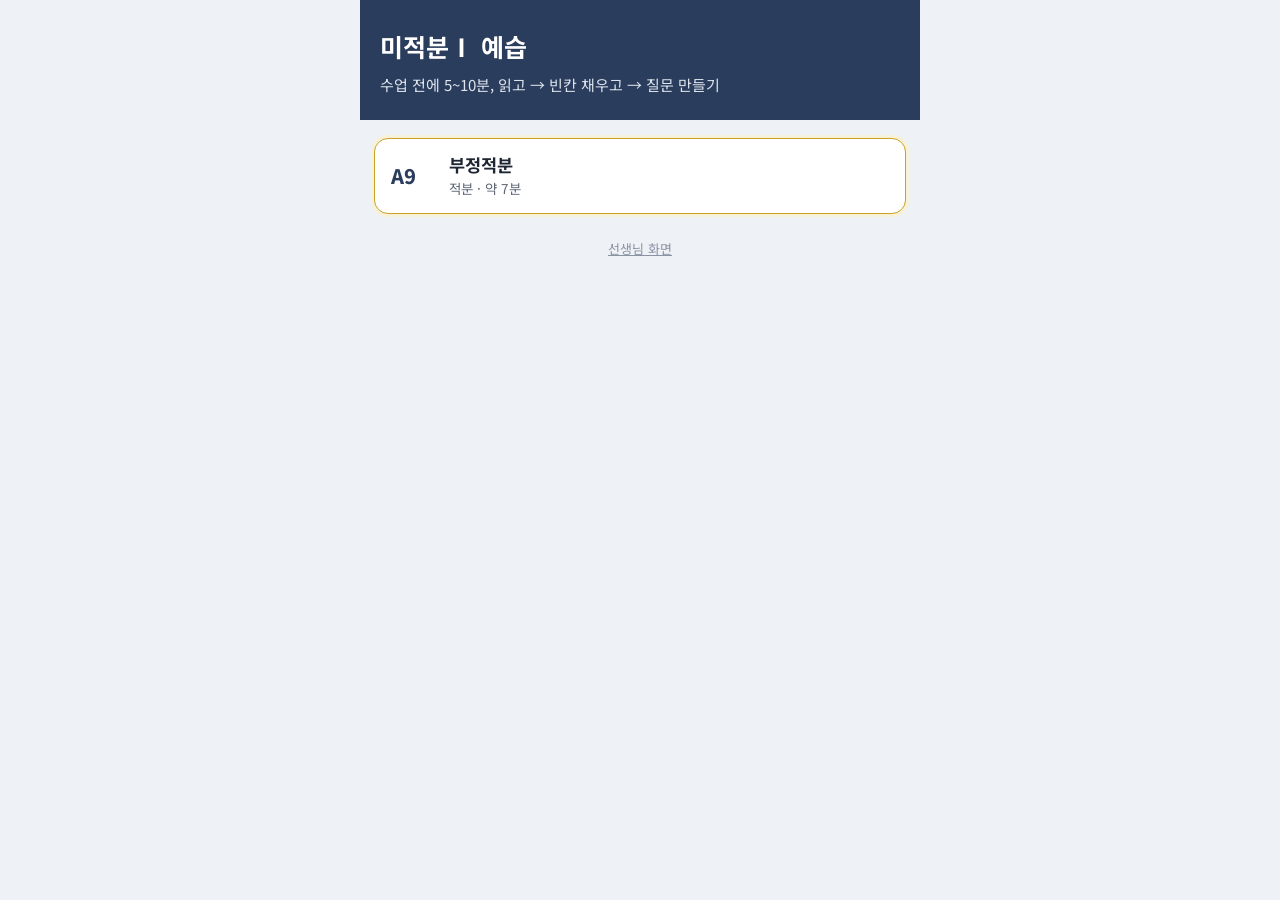
==== site/index.html @ 5ab854d8 "예습 플랫폼 첫 판: 학생 예습·조 질문 내기, 교사 화면, Apps Script, A9 부정적분 - site/: 학생 첫 화면, 교사 화면, A9 예습, 공통 화면(KaTeX 포" ====
<!DOCTYPE html>
<html lang="ko">
<head>
<meta charset="utf-8">
<meta name="viewport" content="width=device-width,initial-scale=1,viewport-fit=cover">
<title>미적분Ⅰ 예습</title>
<link rel="preconnect" href="https://fonts.googleapis.com"><link rel="preconnect" href="https://fonts.gstatic.com" crossorigin>
<link href="https://fonts.googleapis.com/css2?family=Noto+Sans+KR:wght@400;500;700;800&display=swap" rel="stylesheet">
<link rel="stylesheet" href="assets/style.css">
<script src="config.js"></script>
</head>
<body>
<div class="wrap">
  <div class="hero"><h1 id="ttl">미적분Ⅰ 예습</h1><p>수업 전에 5~10분, 읽고 → 빈칸 채우고 → 질문 만들기</p></div>
  <div id="list"><p class="guide">예습 목록을 불러오는 중…</p></div>
  <div class="foot"><a href="teacher.html">선생님 화면</a></div>
</div>
<script>
(function () {
  var C = window.YESEUP_CONFIG || {};
  document.getElementById("ttl").textContent = (C.COURSE || "미적분Ⅰ") + " 예습";
  function esc(s) { return String(s).replace(/[&<>"']/g, function (c) { return { "&": "&amp;", "<": "&lt;", ">": "&gt;", '"': "&quot;", "'": "&#39;" }[c]; }); }
  function stateOf(id) { try { return JSON.parse(localStorage.getItem("yeseup_" + id)) || {}; } catch (e) { return {}; } }
  fetch("lessons.json", { cache: "no-cache" }).then(function (r) { return r.json(); }).then(function (ls) {
    ls = ls.slice().reverse(); // 최근 차시가 위로
    document.getElementById("list").innerHTML = ls.map(function (l, i) {
      var s = stateOf(l.id), st = s.submitted ? "조 질문 냄 ✓" : (s.blanks && Object.keys(s.blanks).length ? "하는 중" : "");
      return '<a class="lesson' + (i === 0 ? " new" : "") + '" href="' + esc(l.file) + '"><span class="no">' + esc(l.id) + '</span><span><div class="t">' + esc(l.title) +
        '</div><div class="s">' + esc(l.unit || "") + " · 약 " + (l.minutes || 7) + '분</div></span><span class="st' + (s.submitted ? " on" : "") + '">' + st + "</span></a>";
    }).join("");
  }).catch(function () {
    document.getElementById("list").innerHTML = '<p class="guide">목록을 불러오지 못했어. 잠시 뒤 새로고침해 줘.</p>';
  });
})();
</script>
</body>
</html>
---- site/assets/style.css ----
/* 예습 플랫폼 — 학생 화면 공통 (휴대폰 세로 기준) */
:root{
  --navy:#2b3d5c; --gray-bg:#fafafb; --gray-line:#b9c1cd; --gold:#c8a226; --note-bg:#fffdf2;
  --band:#f7f1d8; --orange:#e7733b; --blue:#3f7ebe; --red:#e2483d; --purple:#5b2a86;
  --ok:#2e9e5b; --t-red:#d62828; --ink:#1f2633; --sub:#5d6675;
}
*{box-sizing:border-box}
[hidden]{display:none!important}
html{-webkit-text-size-adjust:100%}
body{margin:0;background:#eef1f5;color:var(--ink);
  font-family:"Noto Sans KR","Apple SD Gothic Neo","Malgun Gothic",sans-serif;font-size:17px;line-height:1.65}
.wrap{max-width:560px;margin:0 auto;padding:0 14px 60px}
button{font:inherit;color:inherit;cursor:pointer}
a{color:var(--blue)}
.katex{font-size:1.06em}

/* 머리 */
.top{background:var(--navy);color:#fff;margin:0 -14px;padding:14px 18px 12px}
.pbar{position:sticky;top:0;z-index:20;background:var(--navy);margin:0 -14px 16px;padding:0 18px 10px}
.pbar.stuck{padding-top:10px;box-shadow:0 3px 10px rgba(0,0,0,.18)}
.top .row{display:flex;align-items:center;gap:10px}
.top .back{color:#cfd8e6;text-decoration:none;font-size:14px}
.top .meta{font-size:13px;color:#cfd8e6;margin-left:auto}
.top h1{margin:4px 0 2px;font-size:22px;line-height:1.3}
.top .sub{font-size:13px;color:#dfe5ee}
.prog{display:flex;align-items:center;gap:10px;color:#fff}
.prog .track{flex:1;height:8px;background:rgba(255,255,255,.22);border-radius:6px;overflow:hidden}
.prog .bar{height:100%;width:0;background:var(--gold);transition:width .3s}
.prog span{font-size:13px;white-space:nowrap}
.tbadge{display:inline-block;background:var(--t-red);color:#fff;font-weight:700;font-size:13px;
  padding:3px 10px;border-radius:999px;margin-left:8px;vertical-align:middle}

.guide{background:#fff;border-radius:12px;padding:10px 14px;font-size:14.5px;color:var(--sub);margin-bottom:14px}
.guide b{color:var(--ink)}

/* 읽기 카드 */
.card{background:var(--gray-bg);border:1.5px solid var(--gray-line);border-radius:14px;padding:14px 16px 12px;margin-bottom:14px}
.card.done{border-color:var(--ok)}
.card-head{display:flex;align-items:center;gap:8px;flex-wrap:wrap;margin-bottom:6px}
.pill{background:var(--navy);color:#fff;font-size:12.5px;font-weight:700;padding:2px 10px;border-radius:999px}
.pill.today{background:var(--gold)}
.card h2{font-size:18.5px;margin:0;line-height:1.35}
.card .check{margin-left:auto;color:var(--ok);font-weight:700;font-size:14px;display:none}
.card.done .check{display:inline}
.card p{margin:8px 0}
.fig{background:#fff;border:1px solid #e3e7ee;border-radius:10px;margin:10px 0 4px;padding:6px}
.fig svg{display:block;width:100%;height:auto}
.fig .cap{font-size:13.5px;color:var(--sub);text-align:center;margin:2px 0 4px}

/* 빈칸 */
.blank{display:inline-flex;align-items:center;justify-content:center;min-width:64px;min-height:36px;
  padding:2px 10px;margin:0 2px;border:2px dashed var(--navy);border-radius:9px;background:#fff;
  font-weight:700;color:var(--navy);vertical-align:middle;line-height:1.3}
.blank.empty::before{content:"눌러서 채우기";font-size:12.5px;font-weight:500;color:#8a93a3}
.blank.ok{border:2px solid var(--ok);background:#eaf7ef;color:var(--ok)}
.blank.shown{border:2px solid var(--orange);background:#fff3ec;color:#b4521f}
.blank.teacher{border:2px solid var(--t-red);background:#fff;color:var(--t-red)}

.confuse{display:flex;align-items:center;gap:6px;margin:10px 0 2px auto;background:#fff;border:1.5px solid var(--orange);
  color:var(--orange);font-weight:700;font-size:14.5px;padding:7px 14px;border-radius:999px}
.confuse .qi{display:inline-flex;width:20px;height:20px;border-radius:50%;background:var(--orange);color:#fff;
  font-size:13px;align-items:center;justify-content:center}
.confuse.on{background:var(--orange);color:#fff}
.confuse.on .qi{background:#fff;color:var(--orange)}
.confuse.pulse{animation:pulse 1.2s ease-in-out 3}
@keyframes pulse{50%{box-shadow:0 0 0 6px rgba(231,115,59,.25)}}
.tnote{border:1.5px dashed #e58fb0;background:#fff4f8;color:#a3305d;border-radius:10px;padding:7px 11px;
  font-size:14px;margin-top:10px}

/* 아래에서 올라오는 빈칸 창 */
.sheet-bg{position:fixed;inset:0;background:rgba(20,28,40,.38);z-index:50;display:none}
.sheet{position:fixed;left:0;right:0;bottom:0;z-index:51;background:#fff;border-radius:18px 18px 0 0;
  padding:16px 18px calc(18px + env(safe-area-inset-bottom));max-width:560px;margin:0 auto;
  transform:translateY(105%);transition:transform .22s;box-shadow:0 -6px 24px rgba(0,0,0,.15)}
.sheet{visibility:hidden}
.sheet.open{transform:none;visibility:visible}
.sheet .ctx{background:var(--gray-bg);border-radius:10px;padding:8px 12px;font-size:15.5px;margin-bottom:12px}
.sheet .ctx .hole{display:inline-block;min-width:40px;border-bottom:3px solid var(--navy);color:var(--navy);font-weight:700;text-align:center}
.sheet input{width:100%;font:inherit;font-size:20px;padding:10px 12px;border:2px solid var(--gray-line);border-radius:10px}
.sheet input:focus{outline:none;border-color:var(--navy)}
.keys{display:flex;gap:6px;margin:8px 0 0;flex-wrap:wrap}
.keys button{min-width:48px;height:42px;border:1px solid var(--gray-line);background:var(--gray-bg);border-radius:8px;font-size:20px;font-family:'KaTeX_Main',serif}
.opts{display:flex;flex-direction:column;gap:8px}
.opts button{text-align:left;padding:11px 14px;border:2px solid var(--gray-line);border-radius:10px;background:#fff;font-size:17px}
.opts button.sel{border-color:var(--navy);background:#eef2f8}
.msg{min-height:24px;font-size:15px;margin:10px 0 4px}
.msg.bad{color:var(--red)} .msg.good{color:var(--ok);font-weight:700}
.sheet .btns{display:flex;gap:10px;margin-top:6px}
.btn{flex:1;padding:12px;border-radius:12px;border:none;font-weight:700;font-size:16.5px}
.btn.pri{background:var(--navy);color:#fff}
.btn.sec{background:#eef1f5;color:var(--sub)}
.btn.gold{background:var(--gold);color:#fff}
.btn:disabled{opacity:.45}

/* 질문 만들기 */
.qbox{background:var(--note-bg);border:1.5px solid #eadfae;border-left:7px solid var(--gold);border-radius:14px;
  padding:16px 16px 14px;margin:22px 0 14px}
.qbox h2,.send h2{margin:0 0 4px;font-size:21px}
.lead{margin:0 0 10px;font-size:15px;color:var(--sub)}
.step{font-weight:700;font-size:15px;margin:14px 0 6px;color:#7a6213}
.chips{display:flex;flex-wrap:wrap;gap:6px}
.chip{border:1.5px solid var(--orange);background:#fff;color:#b4521f;border-radius:999px;padding:5px 12px;font-size:14.5px}
.chip.sel{background:var(--orange);color:#fff}
.empty-note{font-size:14px;color:#8a93a3}
.frames{display:grid;grid-template-columns:1fr 1fr;gap:8px}
.frames button{background:#fff;border:2px solid #e2d49a;border-radius:12px;padding:10px 8px;font-size:15px;font-weight:700;line-height:1.35}
.frames button.sel{border-color:var(--gold);background:var(--band)}
textarea{width:100%;font:inherit;font-size:17px;padding:10px 12px;border:2px solid #e2d49a;border-radius:12px;
  background:#fff;resize:vertical;min-height:84px}
textarea:focus{outline:none;border-color:var(--gold)}
.mine{list-style:none;padding:0;margin:8px 0 0}
.mine li{display:flex;gap:8px;align-items:flex-start;background:#fff;border:1px solid #eadfae;border-radius:10px;
  padding:8px 10px;margin-bottom:6px;font-size:16px}
.mine li .n{font-weight:700;color:var(--gold)}
.mine li .x{margin-left:auto;border:none;background:none;color:#8a93a3;font-size:14px;white-space:nowrap}
details.ex{margin-top:12px;background:#fff;border-radius:10px;padding:8px 12px;font-size:15px}
details.ex summary{font-weight:700;color:#7a6213}

/* 조 질문 내기 */
.send{background:#fff;border:1.5px solid var(--gray-line);border-radius:14px;padding:16px;margin-bottom:14px}
.groups{display:grid;grid-template-columns:repeat(3,1fr);gap:8px}
.groups button{height:48px;border:2px solid var(--gray-line);background:var(--gray-bg);border-radius:12px;font-size:17px;font-weight:700}
.groups button.sel{border-color:var(--navy);background:var(--navy);color:#fff}
.now{background:var(--gray-bg);border-radius:10px;padding:8px 12px;font-size:14.5px;margin-top:10px}
.now ol{margin:4px 0 0;padding-left:20px}
.gq{margin-top:8px}
.gq label{font-size:14px;font-weight:700;color:var(--sub)}
.gq textarea{min-height:64px;border-color:var(--gray-line)}
.send .btns{display:flex;gap:8px;margin-top:12px}
.done-box{background:#eaf7ef;border:1.5px solid var(--ok);border-radius:12px;padding:12px 14px;margin-top:12px;font-size:15.5px}
.done-box b{color:var(--ok)}
.err-box{background:#fdeceb;border:1.5px solid var(--red);border-radius:12px;padding:12px 14px;margin-top:12px;font-size:15px}
.demo{font-size:13.5px;color:#8a6d00;background:#fff7d6;border-radius:8px;padding:6px 10px;margin-top:10px}

/* 교사 보기 */
.expect{background:#fff;border:2px dashed #e58fb0;border-radius:14px;padding:14px 16px;margin:22px 0 14px}
.expect h2{margin:0 0 8px;font-size:19px;color:var(--t-red)}
.expect li{margin-bottom:8px}
.expect .ft{display:inline-block;font-size:12.5px;font-weight:700;color:#7a6213;background:var(--band);border-radius:6px;padding:0 6px;margin-right:4px}
.expect .lk{display:block;font-size:13.5px;color:#a3305d}

.toast{position:fixed;left:50%;bottom:24px;transform:translateX(-50%) translateY(140%);background:var(--ink);color:#fff;
  padding:10px 16px;border-radius:12px;font-size:15px;z-index:60;transition:transform .25s;visibility:hidden;display:flex;gap:12px;align-items:center;max-width:92vw}
.toast.show{transform:translateX(-50%);visibility:visible}
.toast button{background:var(--gold);border:none;color:#fff;font-weight:700;border-radius:8px;padding:4px 10px}

/* 첫 화면 */
.hero{background:var(--navy);color:#fff;margin:0 -14px 18px;padding:26px 20px 22px}
.hero h1{margin:0;font-size:25px}
.hero p{margin:6px 0 0;color:#dfe5ee;font-size:15px}
.lesson{display:flex;align-items:center;gap:14px;background:#fff;border:1.5px solid var(--gray-line);border-radius:14px;
  padding:14px 16px;margin-bottom:10px;text-decoration:none;color:inherit}
.lesson .no{font-weight:800;color:var(--navy);font-size:20px;min-width:44px}
.lesson .t{font-weight:700;font-size:17.5px;line-height:1.35}
.lesson .s{font-size:13.5px;color:var(--sub)}
.lesson .st{margin-left:auto;font-size:13px;font-weight:700;white-space:nowrap;color:#8a93a3}
.lesson .st.on{color:var(--ok)}
.lesson.new{border-color:var(--gold);box-shadow:0 0 0 3px var(--band)}
.foot{text-align:center;font-size:13px;color:#8a93a3;margin-top:24px}
.foot a{color:#8a93a3}
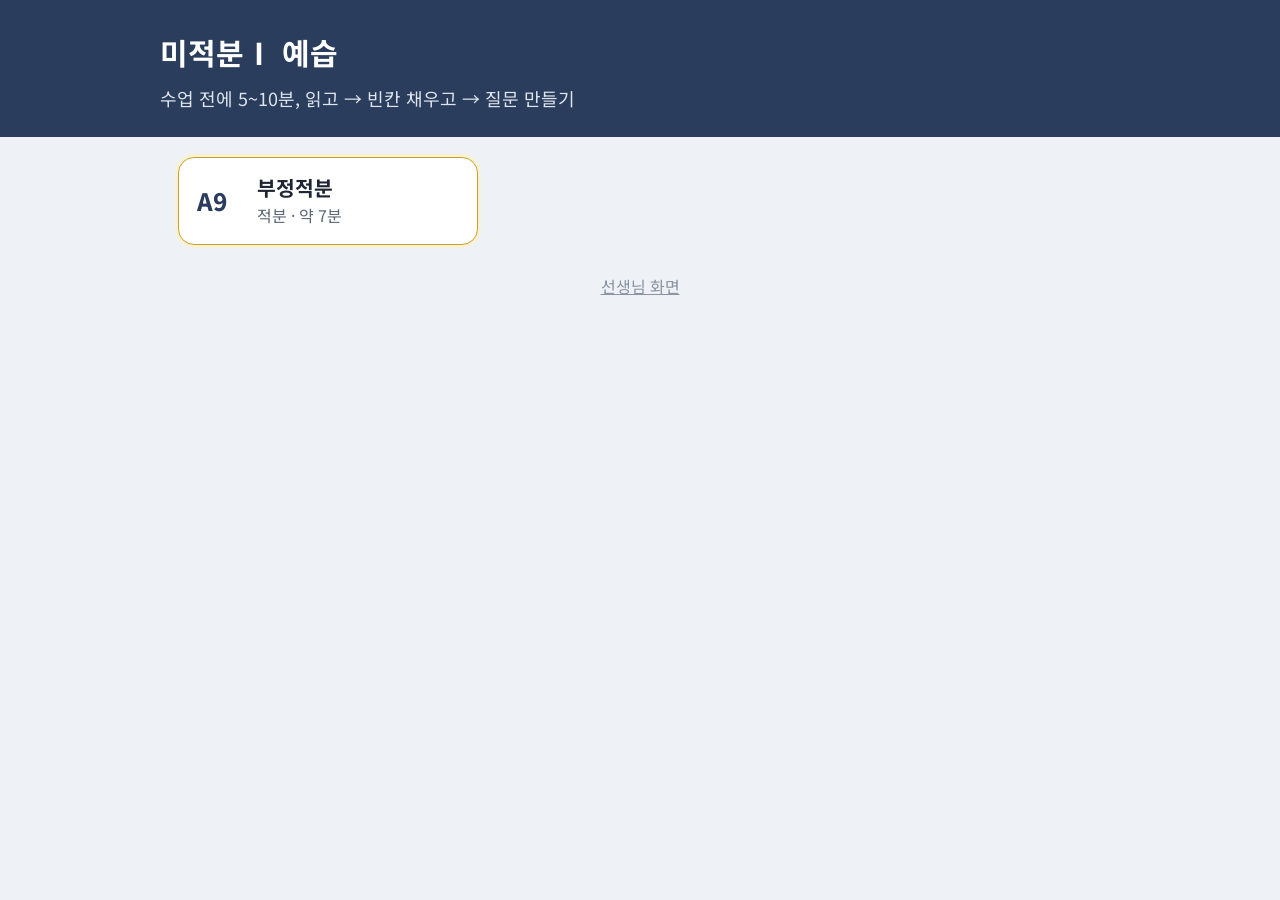
==== commit 721fe37d: "예습 화면을 넘겨 보기형으로: 태블릿·PC 최적화 - 시작 → 카드 → 질문 만들기 → 조 질문 내기를 한 장씩 넘김 (화살표 단추, 키보드 ←→, 손가락 밀기) - 위쪽 단계 단" ====
--- a/site/index.html
+++ b/site/index.html
@@ -10,8 +10,8 @@
 <script src="config.js"></script>
 </head>
 <body>
+<div class="hero"><div class="hin"><h1 id="ttl">미적분Ⅰ 예습</h1><p>수업 전에 5~10분, 읽고 → 빈칸 채우고 → 질문 만들기</p></div></div>
 <div class="wrap">
-  <div class="hero"><h1 id="ttl">미적분Ⅰ 예습</h1><p>수업 전에 5~10분, 읽고 → 빈칸 채우고 → 질문 만들기</p></div>
   <div id="list"><p class="guide">예습 목록을 불러오는 중…</p></div>
   <div class="foot"><a href="teacher.html">선생님 화면</a></div>
 </div>
--- a/site/assets/style.css
+++ b/site/assets/style.css
@@ -1,4 +1,4 @@
-/* 예습 플랫폼 — 학생 화면 공통 (휴대폰 세로 기준) */
+/* 예습 플랫폼 — 학생 화면 (태블릿·PC 우선, 휴대폰도 됨) */
 :root{
   --navy:#2b3d5c; --gray-bg:#fafafb; --gray-line:#b9c1cd; --gold:#c8a226; --note-bg:#fffdf2;
   --band:#f7f1d8; --orange:#e7733b; --blue:#3f7ebe; --red:#e2483d; --purple:#5b2a86;
@@ -6,155 +6,196 @@
 }
 *{box-sizing:border-box}
 [hidden]{display:none!important}
-html{-webkit-text-size-adjust:100%}
+html{-webkit-text-size-adjust:100%;font-size:17px}
+@media (min-width:768px){html{font-size:19px}}
+@media (min-width:1280px){html{font-size:20px}}
 body{margin:0;background:#eef1f5;color:var(--ink);
-  font-family:"Noto Sans KR","Apple SD Gothic Neo","Malgun Gothic",sans-serif;font-size:17px;line-height:1.65}
-.wrap{max-width:560px;margin:0 auto;padding:0 14px 60px}
-button{font:inherit;color:inherit;cursor:pointer}
+  font-family:"Noto Sans KR","Apple SD Gothic Neo","Malgun Gothic",sans-serif;font-size:1rem;line-height:1.65}
+button{font:inherit;color:inherit;cursor:pointer;-webkit-tap-highlight-color:transparent}
 a{color:var(--blue)}
 .katex{font-size:1.06em}
-
-/* 머리 */
-.top{background:var(--navy);color:#fff;margin:0 -14px;padding:14px 18px 12px}
-.pbar{position:sticky;top:0;z-index:20;background:var(--navy);margin:0 -14px 16px;padding:0 18px 10px}
-.pbar.stuck{padding-top:10px;box-shadow:0 3px 10px rgba(0,0,0,.18)}
-.top .row{display:flex;align-items:center;gap:10px}
-.top .back{color:#cfd8e6;text-decoration:none;font-size:14px}
-.top .meta{font-size:13px;color:#cfd8e6;margin-left:auto}
-.top h1{margin:4px 0 2px;font-size:22px;line-height:1.3}
-.top .sub{font-size:13px;color:#dfe5ee}
-.prog{display:flex;align-items:center;gap:10px;color:#fff}
-.prog .track{flex:1;height:8px;background:rgba(255,255,255,.22);border-radius:6px;overflow:hidden}
-.prog .bar{height:100%;width:0;background:var(--gold);transition:width .3s}
-.prog span{font-size:13px;white-space:nowrap}
-.tbadge{display:inline-block;background:var(--t-red);color:#fff;font-weight:700;font-size:13px;
-  padding:3px 10px;border-radius:999px;margin-left:8px;vertical-align:middle}
-
-.guide{background:#fff;border-radius:12px;padding:10px 14px;font-size:14.5px;color:var(--sub);margin-bottom:14px}
-.guide b{color:var(--ink)}
-
-/* 읽기 카드 */
-.card{background:var(--gray-bg);border:1.5px solid var(--gray-line);border-radius:14px;padding:14px 16px 12px;margin-bottom:14px}
-.card.done{border-color:var(--ok)}
-.card-head{display:flex;align-items:center;gap:8px;flex-wrap:wrap;margin-bottom:6px}
-.pill{background:var(--navy);color:#fff;font-size:12.5px;font-weight:700;padding:2px 10px;border-radius:999px}
+.lead{margin:0 0 .6rem;font-size:.9rem;color:var(--sub)}
+
+/* ── 넘겨 보기 틀 ── */
+body.slides{height:100vh;height:100dvh;overflow:hidden;display:flex;flex-direction:column}
+body.slides #app{flex:1;display:flex;flex-direction:column;min-height:0}
+.top{background:var(--navy);color:#fff;display:flex;flex-wrap:wrap;align-items:center;gap:6px 14px;padding:10px 18px}
+.top .back{color:#cfd8e6;text-decoration:none;font-size:.8rem;border:1px solid #5a6c8c;border-radius:8px;padding:3px 9px;white-space:nowrap}
+.top .ttl{display:flex;align-items:baseline;gap:10px;min-width:0}
+.top .meta{font-size:.72rem;color:#cfd8e6;white-space:nowrap}
+.top h1{margin:0;font-size:1.15rem;line-height:1.3;white-space:nowrap}
+.tbadge{display:inline-block;background:var(--t-red);color:#fff;font-weight:700;font-size:.7rem;padding:2px 10px;border-radius:999px;margin-left:8px;vertical-align:middle}
+.steps{display:flex;gap:6px;margin-left:auto;flex-wrap:wrap}
+.steps button{min-width:2.1rem;height:2.1rem;padding:0 .6rem;border-radius:999px;border:1.5px solid rgba(255,255,255,.35);background:transparent;color:#dfe5ee;font-size:.78rem;font-weight:700}
+.steps button.done{background:var(--ok);border-color:var(--ok);color:#fff}
+.steps button.cur{background:#fff;color:var(--navy);border-color:#fff;box-shadow:0 0 0 3px rgba(200,162,38,.8)}
+@media (max-width:640px){.top{padding:8px 12px}.steps{margin-left:0;width:100%}.top .meta{display:none}}
+
+.stage{flex:1;min-height:0;overflow:hidden;position:relative}
+.track{display:flex;height:100%;transition:transform .35s cubic-bezier(.3,.7,.3,1)}
+.slide{flex:0 0 100%;height:100%;overflow-y:auto;-webkit-overflow-scrolling:touch;padding:22px 22px 28px}
+.slide .inner{max-width:1040px;margin:0 auto;min-height:100%;display:flex;flex-direction:column;justify-content:center}
+@media (max-width:640px){.slide{padding:14px 12px 20px}.slide .inner{justify-content:flex-start}}
+
+.navbar{display:flex;align-items:center;gap:12px;background:#fff;border-top:1px solid #dde2ea;padding:10px 18px calc(10px + env(safe-area-inset-bottom))}
+.nbtn{border:2px solid var(--gray-line);background:#fff;border-radius:14px;padding:.55rem 1.1rem;font-weight:700;font-size:.95rem;max-width:46%;display:flex;align-items:center;gap:6px}
+.nbtn.pri{margin-left:auto;background:var(--navy);border-color:var(--navy);color:#fff}
+.nbtn .nlab{overflow:hidden;text-overflow:ellipsis;white-space:nowrap}
+.where{font-size:.8rem;color:var(--sub);margin:0 auto}
+@media (max-width:640px){.nbtn .nlab{display:none}.nbtn.pri::before{content:"다음"}}
+
+/* ── 시작 장 ── */
+.intro{max-width:720px;margin:0 auto;text-align:center}
+.intro .meta{color:var(--sub);font-size:.85rem}
+.intro h2{font-size:2rem;margin:.2rem 0 1rem;color:var(--navy)}
+.howto{list-style:none;padding:0;margin:0 0 1.4rem;display:grid;gap:10px;text-align:left;counter-reset:h}
+.howto li{background:#fff;border:1.5px solid var(--gray-line);border-radius:14px;padding:12px 16px 12px 58px;position:relative;counter-increment:h}
+.howto li::before{content:counter(h);position:absolute;left:16px;top:50%;transform:translateY(-50%);width:30px;height:30px;border-radius:50%;background:var(--gold);color:#fff;font-weight:800;display:flex;align-items:center;justify-content:center}
+.howto b{display:block}
+.howto span{font-size:.88rem;color:var(--sub)}
+@media (min-width:900px){.howto{grid-template-columns:repeat(3,1fr)}.howto li{padding:52px 14px 14px;text-align:center}.howto li::before{left:50%;top:12px;transform:translateX(-50%)}}
+.tip{font-size:.8rem;color:#8a93a3;margin-top:1rem}
+
+/* ── 읽기 카드 ── */
+.card{background:var(--gray-bg);border:1.5px solid var(--gray-line);border-radius:18px;padding:18px 22px 16px;width:100%}
+.card.done{border-color:var(--ok);box-shadow:0 0 0 3px rgba(46,158,91,.12)}
+.card-head{display:flex;align-items:center;gap:10px;flex-wrap:wrap;margin-bottom:8px}
+.pill{background:var(--navy);color:#fff;font-size:.72rem;font-weight:700;padding:3px 12px;border-radius:999px}
 .pill.today{background:var(--gold)}
-.card h2{font-size:18.5px;margin:0;line-height:1.35}
-.card .check{margin-left:auto;color:var(--ok);font-weight:700;font-size:14px;display:none}
+.card h2{font-size:1.3rem;margin:0;line-height:1.35}
+.card .check{margin-left:auto;color:var(--ok);font-weight:700;font-size:.85rem;display:none}
 .card.done .check{display:inline}
-.card p{margin:8px 0}
-.fig{background:#fff;border:1px solid #e3e7ee;border-radius:10px;margin:10px 0 4px;padding:6px}
-.fig svg{display:block;width:100%;height:auto}
-.fig .cap{font-size:13.5px;color:var(--sub);text-align:center;margin:2px 0 4px}
+.card p{margin:.55rem 0;font-size:1.05rem}
+.cbody{display:block}
+@media (min-width:900px){
+  .card.has-fig .cbody{display:grid;grid-template-columns:1.05fr 1fr;gap:26px;align-items:center}
+  .card{padding:24px 30px 22px}
+}
+.fig{background:#fff;border:1px solid #e3e7ee;border-radius:12px;margin:10px 0 4px;padding:8px}
+.fig svg{display:block;width:100%;height:auto;max-height:52vh}
+.fig .cap{font-size:.8rem;color:var(--sub);text-align:center;margin:2px 0 4px}
 
 /* 빈칸 */
-.blank{display:inline-flex;align-items:center;justify-content:center;min-width:64px;min-height:36px;
-  padding:2px 10px;margin:0 2px;border:2px dashed var(--navy);border-radius:9px;background:#fff;
+.blank{display:inline-flex;align-items:center;justify-content:center;min-width:4.2rem;min-height:2.3rem;
+  padding:2px 12px;margin:0 3px;border:2px dashed var(--navy);border-radius:10px;background:#fff;
   font-weight:700;color:var(--navy);vertical-align:middle;line-height:1.3}
-.blank.empty::before{content:"눌러서 채우기";font-size:12.5px;font-weight:500;color:#8a93a3}
+.blank.empty::before{content:"눌러서 채우기";font-size:.74rem;font-weight:500;color:#8a93a3}
 .blank.ok{border:2px solid var(--ok);background:#eaf7ef;color:var(--ok)}
 .blank.shown{border:2px solid var(--orange);background:#fff3ec;color:#b4521f}
 .blank.teacher{border:2px solid var(--t-red);background:#fff;color:var(--t-red)}
-
-.confuse{display:flex;align-items:center;gap:6px;margin:10px 0 2px auto;background:#fff;border:1.5px solid var(--orange);
-  color:var(--orange);font-weight:700;font-size:14.5px;padding:7px 14px;border-radius:999px}
-.confuse .qi{display:inline-flex;width:20px;height:20px;border-radius:50%;background:var(--orange);color:#fff;
-  font-size:13px;align-items:center;justify-content:center}
+@media (hover:hover){.blank.empty:hover{background:#eef2f8}}
+
+.confuse{display:inline-flex;align-items:center;gap:6px;margin:12px 0 2px;background:#fff;border:1.5px solid var(--orange);
+  color:var(--orange);font-weight:700;font-size:.88rem;padding:7px 16px;border-radius:999px}
+.confuse .qi{display:inline-flex;width:1.2rem;height:1.2rem;border-radius:50%;background:var(--orange);color:#fff;font-size:.78rem;align-items:center;justify-content:center}
 .confuse.on{background:var(--orange);color:#fff}
 .confuse.on .qi{background:#fff;color:var(--orange)}
 .confuse.pulse{animation:pulse 1.2s ease-in-out 3}
-@keyframes pulse{50%{box-shadow:0 0 0 6px rgba(231,115,59,.25)}}
-.tnote{border:1.5px dashed #e58fb0;background:#fff4f8;color:#a3305d;border-radius:10px;padding:7px 11px;
-  font-size:14px;margin-top:10px}
-
-/* 아래에서 올라오는 빈칸 창 */
+@keyframes pulse{50%{box-shadow:0 0 0 7px rgba(231,115,59,.25)}}
+.tnote{border:1.5px dashed #e58fb0;background:#fff4f8;color:#a3305d;border-radius:10px;padding:7px 12px;font-size:.84rem;margin-top:12px}
+
+/* 빈칸 창: 휴대폰은 아래에서, 태블릿·PC는 가운데 */
 .sheet-bg{position:fixed;inset:0;background:rgba(20,28,40,.38);z-index:50;display:none}
 .sheet{position:fixed;left:0;right:0;bottom:0;z-index:51;background:#fff;border-radius:18px 18px 0 0;
-  padding:16px 18px calc(18px + env(safe-area-inset-bottom));max-width:560px;margin:0 auto;
-  transform:translateY(105%);transition:transform .22s;box-shadow:0 -6px 24px rgba(0,0,0,.15)}
-.sheet{visibility:hidden}
+  padding:16px 18px calc(18px + env(safe-area-inset-bottom));max-width:600px;margin:0 auto;
+  transform:translateY(105%);transition:transform .22s,opacity .22s;box-shadow:0 -6px 24px rgba(0,0,0,.15);visibility:hidden}
 .sheet.open{transform:none;visibility:visible}
-.sheet .ctx{background:var(--gray-bg);border-radius:10px;padding:8px 12px;font-size:15.5px;margin-bottom:12px}
+@media (min-width:768px){
+  .sheet{left:50%;right:auto;bottom:auto;top:45%;width:min(600px,88vw);border-radius:20px;padding:22px 24px;
+    transform:translate(-50%,-46%);opacity:0;box-shadow:0 12px 40px rgba(0,0,0,.25)}
+  .sheet.open{transform:translate(-50%,-50%);opacity:1}
+}
+.sheet .ctx{background:var(--gray-bg);border-radius:10px;padding:8px 12px;font-size:.95rem;margin-bottom:12px}
 .sheet .ctx .hole{display:inline-block;min-width:40px;border-bottom:3px solid var(--navy);color:var(--navy);font-weight:700;text-align:center}
-.sheet input{width:100%;font:inherit;font-size:20px;padding:10px 12px;border:2px solid var(--gray-line);border-radius:10px}
+.sheet input{width:100%;font:inherit;font-size:1.2rem;padding:10px 12px;border:2px solid var(--gray-line);border-radius:10px}
 .sheet input:focus{outline:none;border-color:var(--navy)}
 .keys{display:flex;gap:6px;margin:8px 0 0;flex-wrap:wrap}
-.keys button{min-width:48px;height:42px;border:1px solid var(--gray-line);background:var(--gray-bg);border-radius:8px;font-size:20px;font-family:'KaTeX_Main',serif}
+.keys button{min-width:52px;height:44px;border:1px solid var(--gray-line);background:var(--gray-bg);border-radius:8px;font-size:1.15rem;font-family:'KaTeX_Main',serif}
 .opts{display:flex;flex-direction:column;gap:8px}
-.opts button{text-align:left;padding:11px 14px;border:2px solid var(--gray-line);border-radius:10px;background:#fff;font-size:17px}
+.opts button{text-align:left;padding:11px 14px;border:2px solid var(--gray-line);border-radius:10px;background:#fff;font-size:1rem}
 .opts button.sel{border-color:var(--navy);background:#eef2f8}
-.msg{min-height:24px;font-size:15px;margin:10px 0 4px}
-.msg.bad{color:var(--red)} .msg.good{color:var(--ok);font-weight:700}
-.sheet .btns{display:flex;gap:10px;margin-top:6px}
-.btn{flex:1;padding:12px;border-radius:12px;border:none;font-weight:700;font-size:16.5px}
+.msg{min-height:24px;font-size:.9rem;margin:10px 0 4px}
+.msg .bad{color:var(--red)} .msg .good{color:var(--ok);font-weight:700}
+.btns{display:flex;gap:10px;margin-top:8px}
+.btn{flex:1;padding:12px;border-radius:12px;border:none;font-weight:700;font-size:.95rem}
 .btn.pri{background:var(--navy);color:#fff}
 .btn.sec{background:#eef1f5;color:var(--sub)}
 .btn.gold{background:var(--gold);color:#fff}
+.btn.wide{width:100%;margin-top:8px}
+.btn.big{flex:none;padding:14px 40px;font-size:1.05rem;border-radius:14px}
 .btn:disabled{opacity:.45}
 
+/* 두 칸 배치 (태블릿 가로·PC) */
+.two{display:block}
+@media (min-width:900px){.two{display:grid;grid-template-columns:1fr 1fr;gap:28px;align-items:start}}
+
 /* 질문 만들기 */
-.qbox{background:var(--note-bg);border:1.5px solid #eadfae;border-left:7px solid var(--gold);border-radius:14px;
-  padding:16px 16px 14px;margin:22px 0 14px}
-.qbox h2,.send h2{margin:0 0 4px;font-size:21px}
-.lead{margin:0 0 10px;font-size:15px;color:var(--sub)}
-.step{font-weight:700;font-size:15px;margin:14px 0 6px;color:#7a6213}
+.qbox{background:var(--note-bg);border:1.5px solid #eadfae;border-left:8px solid var(--gold);border-radius:18px;padding:20px 22px 18px;width:100%}
+.qbox h2,.send h2{margin:0 0 4px;font-size:1.35rem}
+.step{font-weight:700;font-size:.9rem;margin:14px 0 6px;color:#7a6213}
+.step.navy{color:var(--navy)}
 .chips{display:flex;flex-wrap:wrap;gap:6px}
-.chip{border:1.5px solid var(--orange);background:#fff;color:#b4521f;border-radius:999px;padding:5px 12px;font-size:14.5px}
+.chip{border:1.5px solid var(--orange);background:#fff;color:#b4521f;border-radius:999px;padding:5px 14px;font-size:.88rem}
 .chip.sel{background:var(--orange);color:#fff}
-.empty-note{font-size:14px;color:#8a93a3}
+.empty-note{font-size:.84rem;color:#8a93a3}
 .frames{display:grid;grid-template-columns:1fr 1fr;gap:8px}
-.frames button{background:#fff;border:2px solid #e2d49a;border-radius:12px;padding:10px 8px;font-size:15px;font-weight:700;line-height:1.35}
+.frames button{background:#fff;border:2px solid #e2d49a;border-radius:12px;padding:12px 8px;font-size:.92rem;font-weight:700;line-height:1.35}
 .frames button.sel{border-color:var(--gold);background:var(--band)}
-textarea{width:100%;font:inherit;font-size:17px;padding:10px 12px;border:2px solid #e2d49a;border-radius:12px;
-  background:#fff;resize:vertical;min-height:84px}
+textarea{width:100%;font:inherit;font-size:1rem;padding:10px 12px;border:2px solid #e2d49a;border-radius:12px;background:#fff;resize:vertical;min-height:5.2rem}
 textarea:focus{outline:none;border-color:var(--gold)}
-.mine{list-style:none;padding:0;margin:8px 0 0}
-.mine li{display:flex;gap:8px;align-items:flex-start;background:#fff;border:1px solid #eadfae;border-radius:10px;
-  padding:8px 10px;margin-bottom:6px;font-size:16px}
+.mine{list-style:none;padding:0;margin:10px 0 0}
+.mine li{display:flex;gap:8px;align-items:flex-start;background:#fff;border:1px solid #eadfae;border-radius:10px;padding:8px 10px;margin-bottom:6px;font-size:.95rem}
 .mine li .n{font-weight:700;color:var(--gold)}
-.mine li .x{margin-left:auto;border:none;background:none;color:#8a93a3;font-size:14px;white-space:nowrap}
-details.ex{margin-top:12px;background:#fff;border-radius:10px;padding:8px 12px;font-size:15px}
+.mine li .x{margin-left:auto;border:none;background:none;color:#8a93a3;font-size:.82rem;white-space:nowrap}
+details.ex{margin-top:12px;background:#fff;border-radius:10px;padding:8px 12px;font-size:.9rem}
 details.ex summary{font-weight:700;color:#7a6213}
 
 /* 조 질문 내기 */
-.send{background:#fff;border:1.5px solid var(--gray-line);border-radius:14px;padding:16px;margin-bottom:14px}
-.groups{display:grid;grid-template-columns:repeat(3,1fr);gap:8px}
-.groups button{height:48px;border:2px solid var(--gray-line);background:var(--gray-bg);border-radius:12px;font-size:17px;font-weight:700}
+.send{background:#fff;border:1.5px solid var(--gray-line);border-radius:18px;padding:20px 22px;width:100%}
+.groups{display:grid;grid-template-columns:repeat(3,1fr);gap:10px}
+.groups button{height:3.2rem;border:2px solid var(--gray-line);background:var(--gray-bg);border-radius:12px;font-size:1.05rem;font-weight:700}
 .groups button.sel{border-color:var(--navy);background:var(--navy);color:#fff}
-.now{background:var(--gray-bg);border-radius:10px;padding:8px 12px;font-size:14.5px;margin-top:10px}
+.now{background:var(--gray-bg);border-radius:10px;padding:8px 12px;font-size:.88rem;margin-top:10px}
 .now ol{margin:4px 0 0;padding-left:20px}
 .gq{margin-top:8px}
-.gq label{font-size:14px;font-weight:700;color:var(--sub)}
-.gq textarea{min-height:64px;border-color:var(--gray-line)}
-.send .btns{display:flex;gap:8px;margin-top:12px}
-.done-box{background:#eaf7ef;border:1.5px solid var(--ok);border-radius:12px;padding:12px 14px;margin-top:12px;font-size:15.5px}
+.gq:first-child{margin-top:0}
+.gq label{font-size:.84rem;font-weight:700;color:var(--sub)}
+.gq textarea{min-height:3.8rem;border-color:var(--gray-line)}
+@media (min-width:900px){.gq textarea{min-height:2.9rem}}
+.send .btns{margin-top:12px}
+.done-box{background:#eaf7ef;border:1.5px solid var(--ok);border-radius:12px;padding:12px 14px;margin-top:12px;font-size:.95rem}
 .done-box b{color:var(--ok)}
-.err-box{background:#fdeceb;border:1.5px solid var(--red);border-radius:12px;padding:12px 14px;margin-top:12px;font-size:15px}
-.demo{font-size:13.5px;color:#8a6d00;background:#fff7d6;border-radius:8px;padding:6px 10px;margin-top:10px}
-
-/* 교사 보기 */
-.expect{background:#fff;border:2px dashed #e58fb0;border-radius:14px;padding:14px 16px;margin:22px 0 14px}
-.expect h2{margin:0 0 8px;font-size:19px;color:var(--t-red)}
-.expect li{margin-bottom:8px}
-.expect .ft{display:inline-block;font-size:12.5px;font-weight:700;color:#7a6213;background:var(--band);border-radius:6px;padding:0 6px;margin-right:4px}
-.expect .lk{display:block;font-size:13.5px;color:#a3305d}
-
-.toast{position:fixed;left:50%;bottom:24px;transform:translateX(-50%) translateY(140%);background:var(--ink);color:#fff;
-  padding:10px 16px;border-radius:12px;font-size:15px;z-index:60;transition:transform .25s;visibility:hidden;display:flex;gap:12px;align-items:center;max-width:92vw}
-.toast.show{transform:translateX(-50%);visibility:visible}
-.toast button{background:var(--gold);border:none;color:#fff;font-weight:700;border-radius:8px;padding:4px 10px}
-
-/* 첫 화면 */
-.hero{background:var(--navy);color:#fff;margin:0 -14px 18px;padding:26px 20px 22px}
-.hero h1{margin:0;font-size:25px}
-.hero p{margin:6px 0 0;color:#dfe5ee;font-size:15px}
-.lesson{display:flex;align-items:center;gap:14px;background:#fff;border:1.5px solid var(--gray-line);border-radius:14px;
-  padding:14px 16px;margin-bottom:10px;text-decoration:none;color:inherit}
-.lesson .no{font-weight:800;color:var(--navy);font-size:20px;min-width:44px}
-.lesson .t{font-weight:700;font-size:17.5px;line-height:1.35}
-.lesson .s{font-size:13.5px;color:var(--sub)}
-.lesson .st{margin-left:auto;font-size:13px;font-weight:700;white-space:nowrap;color:#8a93a3}
+.err-box{background:#fdeceb;border:1.5px solid var(--red);border-radius:12px;padding:12px 14px;margin-top:12px;font-size:.9rem}
+.demo{font-size:.8rem;color:#8a6d00;background:#fff7d6;border-radius:8px;padding:6px 10px;margin-top:10px}
+
+/* 교사 보기: 예상 질문 */
+.expect{background:#fff;border:2px dashed #e58fb0;border-radius:18px;padding:20px 24px;width:100%}
+.expect h2{margin:0 0 8px;font-size:1.3rem;color:var(--t-red)}
+.expect li{margin-bottom:10px}
+.expect .ft{display:inline-block;font-size:.75rem;font-weight:700;color:#7a6213;background:var(--band);border-radius:6px;padding:0 6px;margin-right:4px}
+.expect .lk{display:block;font-size:.82rem;color:#a3305d}
+
+.toast{position:fixed;left:50%;bottom:86px;transform:translateX(-50%) translateY(30px);opacity:0;visibility:hidden;background:var(--ink);color:#fff;
+  padding:10px 16px;border-radius:12px;font-size:.9rem;z-index:60;transition:all .25s;display:flex;gap:12px;align-items:center;max-width:92vw}
+.toast.show{transform:translateX(-50%);opacity:1;visibility:visible}
+.toast button{background:var(--gold);border:none;color:#fff;font-weight:700;border-radius:8px;padding:4px 10px;white-space:nowrap}
+
+/* ── 첫 화면 (예습 목록) ── */
+.wrap{max-width:960px;margin:0 auto;padding:0 18px 60px}
+.hero{background:var(--navy);color:#fff;margin-bottom:20px;padding:28px 18px 24px}
+.hero .hin{max-width:960px;margin:0 auto}
+.hero h1{margin:0;font-size:1.5rem}
+.hero p{margin:6px 0 0;color:#dfe5ee;font-size:.9rem}
+#list{display:grid;grid-template-columns:repeat(auto-fill,minmax(300px,1fr));gap:12px}
+.lesson{display:flex;align-items:center;gap:14px;background:#fff;border:1.5px solid var(--gray-line);border-radius:16px;
+  padding:16px 18px;text-decoration:none;color:inherit;transition:transform .15s}
+@media (hover:hover){.lesson:hover{transform:translateY(-2px);border-color:var(--navy)}}
+.lesson .no{font-weight:800;color:var(--navy);font-size:1.2rem;min-width:46px}
+.lesson .t{font-weight:700;font-size:1.02rem;line-height:1.35}
+.lesson .s{font-size:.8rem;color:var(--sub)}
+.lesson .st{margin-left:auto;font-size:.78rem;font-weight:700;white-space:nowrap;color:#8a93a3}
 .lesson .st.on{color:var(--ok)}
 .lesson.new{border-color:var(--gold);box-shadow:0 0 0 3px var(--band)}
-.foot{text-align:center;font-size:13px;color:#8a93a3;margin-top:24px}
+.foot{text-align:center;font-size:.8rem;color:#8a93a3;margin-top:28px}
 .foot a{color:#8a93a3}
+.guide{background:#fff;border-radius:12px;padding:10px 14px;color:var(--sub);font-size:.9rem}
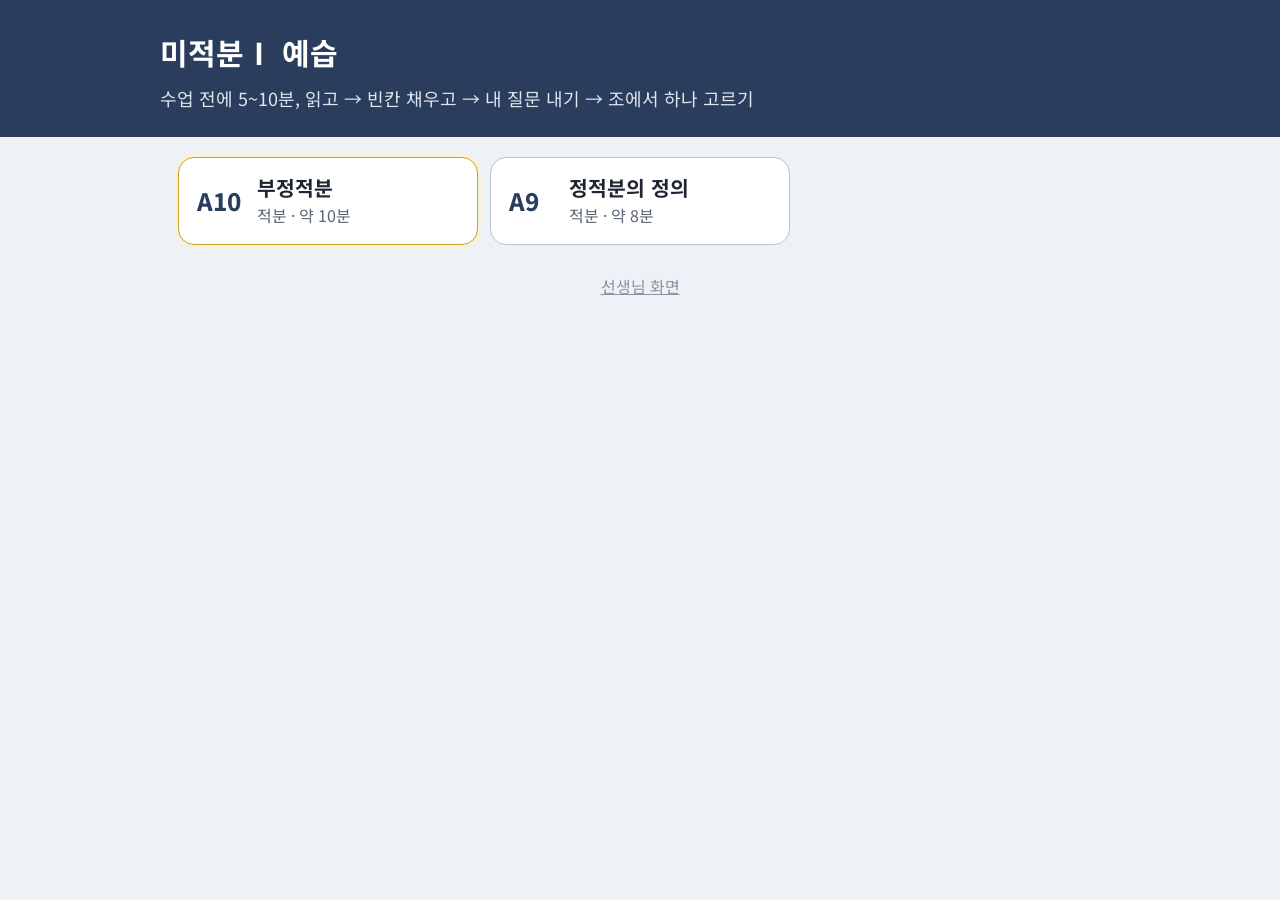
==== commit 21b01c12: "A10 예습(부정적분) 추가, 질문 화면을 개인 질문 + 조별 질문 보기로 바꿈 - lessons/A10.html: 카드 4장(곡선이 섞인 넓이 → 부정적분 → x^n → 실수배·" ====
--- a/site/index.html
+++ b/site/index.html
@@ -10,7 +10,7 @@
 <script src="config.js"></script>
 </head>
 <body>
-<div class="hero"><div class="hin"><h1 id="ttl">미적분Ⅰ 예습</h1><p>수업 전에 5~10분, 읽고 → 빈칸 채우고 → 질문 만들기</p></div></div>
+<div class="hero"><div class="hin"><h1 id="ttl">미적분Ⅰ 예습</h1><p>수업 전에 5~10분, 읽고 → 빈칸 채우고 → 내 질문 내기 → 조에서 하나 고르기</p></div></div>
 <div class="wrap">
   <div id="list"><p class="guide">예습 목록을 불러오는 중…</p></div>
   <div class="foot"><a href="teacher.html">선생님 화면</a></div>
@@ -24,7 +24,7 @@
   fetch("lessons.json", { cache: "no-cache" }).then(function (r) { return r.json(); }).then(function (ls) {
     ls = ls.slice().reverse(); // 최근 차시가 위로
     document.getElementById("list").innerHTML = ls.map(function (l, i) {
-      var s = stateOf(l.id), st = s.submitted ? "조 질문 냄 ✓" : (s.blanks && Object.keys(s.blanks).length ? "하는 중" : "");
+      var s = stateOf(l.id), st = s.submitted ? "질문 냄 ✓" : (s.blanks && Object.keys(s.blanks).length ? "하는 중" : "");
       return '<a class="lesson' + (i === 0 ? " new" : "") + '" href="' + esc(l.file) + '"><span class="no">' + esc(l.id) + '</span><span><div class="t">' + esc(l.title) +
         '</div><div class="s">' + esc(l.unit || "") + " · 약 " + (l.minutes || 7) + '분</div></span><span class="st' + (s.submitted ? " on" : "") + '">' + st + "</span></a>";
     }).join("");
--- a/site/assets/style.css
+++ b/site/assets/style.css
@@ -31,7 +31,7 @@
 .steps button.cur{background:#fff;color:var(--navy);border-color:#fff;box-shadow:0 0 0 3px rgba(200,162,38,.8)}
 @media (max-width:640px){.top{padding:8px 12px}.steps{margin-left:0;width:100%}.top .meta{display:none}}
 
-.stage{flex:1;min-height:0;overflow:hidden;position:relative}
+.stage{flex:1;min-height:0;overflow:hidden;overflow:clip;position:relative}
 .track{display:flex;height:100%;transition:transform .35s cubic-bezier(.3,.7,.3,1)}
 .slide{flex:0 0 100%;height:100%;overflow-y:auto;-webkit-overflow-scrolling:touch;padding:22px 22px 28px}
 .slide .inner{max-width:1040px;margin:0 auto;min-height:100%;display:flex;flex-direction:column;justify-content:center}
@@ -67,23 +67,65 @@
 .card.done .check{display:inline}
 .card p{margin:.55rem 0;font-size:1.05rem}
 .cbody{display:block}
+@media (min-width:900px), (min-width:700px) and (orientation:landscape){
+  .card.has-fig .cbody{display:grid;grid-template-columns:1.25fr .75fr;grid-template-rows:auto 1fr;column-gap:20px;align-items:start}
+  .card.has-fig .ctext{grid-column:1;grid-row:1 / span 2;align-self:center}
+  .card.has-fig .fig{grid-column:2;grid-row:1;margin-top:0}
+  .card.has-fig .side{grid-column:2;grid-row:2;text-align:right}
+}
+.side .confuse{margin-top:10px}
+.tnote.side{text-align:left}
 @media (min-width:900px){
-  .card.has-fig .cbody{display:grid;grid-template-columns:1.05fr 1fr;gap:26px;align-items:center}
+  .card.has-fig .cbody{grid-template-columns:1.05fr 1fr;gap:26px}
   .card{padding:24px 30px 22px}
 }
 .fig{background:#fff;border:1px solid #e3e7ee;border-radius:12px;margin:10px 0 4px;padding:8px}
-.fig svg{display:block;width:100%;height:auto;max-height:52vh}
+.fig svg{display:block;width:100%;height:auto;max-height:40vh}
 .fig .cap{font-size:.8rem;color:var(--sub);text-align:center;margin:2px 0 4px}
 
-/* 빈칸 */
-.blank{display:inline-flex;align-items:center;justify-content:center;min-width:4.2rem;min-height:2.3rem;
-  padding:2px 12px;margin:0 3px;border:2px dashed var(--navy);border-radius:10px;background:#fff;
-  font-weight:700;color:var(--navy);vertical-align:middle;line-height:1.3}
-.blank.empty::before{content:"눌러서 채우기";font-size:.74rem;font-weight:500;color:#8a93a3}
-.blank.ok{border:2px solid var(--ok);background:#eaf7ef;color:var(--ok)}
-.blank.shown{border:2px solid var(--orange);background:#fff3ec;color:#b4521f}
-.blank.teacher{border:2px solid var(--t-red);background:#fff;color:var(--t-red)}
-@media (hover:hover){.blank.empty:hover{background:#eef2f8}}
+/* 줄바꿈: 한국어는 낱말 단위로, 수식+조사·빈칸+조사는 붙여서 */
+body{word-break:keep-all;overflow-wrap:break-word}
+.card p,.qbox p,.send p,.intro p,.expect li{text-wrap:pretty}
+.card h2,.intro h2{text-wrap:balance}
+.nb{white-space:nowrap}
+
+/* 본문 구성: 설명 → 핵심 식(가운데) → 예시 상자 → 덤 */
+.formula{background:#fff;border:1.5px solid #e2d49a;border-left:6px solid var(--gold);border-radius:12px;
+  padding:.5rem 1rem;margin:.7rem 0;text-align:center}
+.formula p{margin:.3rem 0;font-size:1.1rem}
+.fcap{font-size:.8rem;color:var(--sub)}
+.card p{margin:.45rem 0}
+.exbox{position:relative;background:#fff;border:1.5px dashed var(--gray-line);border-radius:12px;padding:.85rem 1rem .5rem;margin:1rem 0 .4rem}
+.exlab{position:absolute;top:-.75rem;left:.8rem;background:var(--navy);color:#fff;font-size:.7rem;font-weight:700;border-radius:999px;padding:1px 10px}
+.exbox p{margin:.5rem 0}
+.card p.note{font-size:.85rem;color:var(--sub);margin-top:.6rem}
+
+/* 빈칸 ① 답 보기 (수식·용어): 누르면 열리고, 다시 누르면 닫힘 */
+.bk{display:inline-flex;align-items:center;flex-wrap:wrap;gap:6px;vertical-align:middle;margin:0 2px}
+.rvb{display:inline-flex;align-items:center;justify-content:center;min-width:5.2rem;min-height:2.3rem;padding:2px 12px;
+  border:2px dashed var(--gold);border-radius:10px;background:var(--band);color:#7a6213;font-weight:700;line-height:1.3}
+.rvb .peek{font-size:.78rem}
+.rvb .peek::before{content:"👆 ";font-size:.85em}
+.rv.open .rvb{border-style:solid;background:#fff;color:var(--navy)}
+.rv.teacher .rvb{border:2px solid var(--t-red);color:var(--t-red);background:#fff}
+@media (hover:hover){.rvb:hover{filter:brightness(.97)}}
+
+/* 빈칸 ② 숫자 쓰기: 바로 확인 */
+.numq{display:inline-flex;align-items:center;gap:4px;white-space:nowrap}
+.numq input{width:4.6rem;height:2.3rem;font:inherit;font-size:1.05rem;text-align:center;border:2px solid var(--navy);border-radius:10px;padding:0 6px;background:#fff}
+.numq input:focus{outline:none;box-shadow:0 0 0 3px rgba(43,61,92,.18)}
+.numq button{height:2.3rem;border-radius:10px;border:1.5px solid var(--gray-line);background:var(--gray-bg);font-weight:700;padding:0 .7rem;font-size:.85rem}
+.numq .neg{width:2.3rem;padding:0;font-size:1.1rem}
+.numq .chk{background:var(--navy);color:#fff;border-color:var(--navy)}
+.num .ans{display:inline-flex;align-items:center;justify-content:center;min-width:3.4rem;min-height:2.3rem;padding:2px 12px;border-radius:10px;font-weight:700}
+.num.ok .ans{border:2px solid var(--ok);background:#eaf7ef;color:var(--ok)}
+.num.shown .ans{border:2px solid var(--orange);background:#fff3ec;color:#b4521f}
+.num.teacher .ans{border:2px solid var(--t-red);background:#fff;color:var(--t-red)}
+.fb{font-size:.85rem;font-weight:700}
+.fb.good{color:var(--ok)}
+.fb.bad{color:var(--red);display:flex;flex-wrap:wrap;align-items:center;gap:4px 8px}
+.fb .hint{font-weight:400;color:var(--sub);font-size:.8rem}
+.fb .giveup{border:1px solid var(--orange);color:#b4521f;background:#fff;border-radius:8px;padding:1px 8px;font-size:.78rem;font-weight:700}
 
 .confuse{display:inline-flex;align-items:center;gap:6px;margin:12px 0 2px;background:#fff;border:1.5px solid var(--orange);
   color:var(--orange);font-weight:700;font-size:.88rem;padding:7px 16px;border-radius:999px}
@@ -94,28 +136,6 @@
 @keyframes pulse{50%{box-shadow:0 0 0 7px rgba(231,115,59,.25)}}
 .tnote{border:1.5px dashed #e58fb0;background:#fff4f8;color:#a3305d;border-radius:10px;padding:7px 12px;font-size:.84rem;margin-top:12px}
 
-/* 빈칸 창: 휴대폰은 아래에서, 태블릿·PC는 가운데 */
-.sheet-bg{position:fixed;inset:0;background:rgba(20,28,40,.38);z-index:50;display:none}
-.sheet{position:fixed;left:0;right:0;bottom:0;z-index:51;background:#fff;border-radius:18px 18px 0 0;
-  padding:16px 18px calc(18px + env(safe-area-inset-bottom));max-width:600px;margin:0 auto;
-  transform:translateY(105%);transition:transform .22s,opacity .22s;box-shadow:0 -6px 24px rgba(0,0,0,.15);visibility:hidden}
-.sheet.open{transform:none;visibility:visible}
-@media (min-width:768px){
-  .sheet{left:50%;right:auto;bottom:auto;top:45%;width:min(600px,88vw);border-radius:20px;padding:22px 24px;
-    transform:translate(-50%,-46%);opacity:0;box-shadow:0 12px 40px rgba(0,0,0,.25)}
-  .sheet.open{transform:translate(-50%,-50%);opacity:1}
-}
-.sheet .ctx{background:var(--gray-bg);border-radius:10px;padding:8px 12px;font-size:.95rem;margin-bottom:12px}
-.sheet .ctx .hole{display:inline-block;min-width:40px;border-bottom:3px solid var(--navy);color:var(--navy);font-weight:700;text-align:center}
-.sheet input{width:100%;font:inherit;font-size:1.2rem;padding:10px 12px;border:2px solid var(--gray-line);border-radius:10px}
-.sheet input:focus{outline:none;border-color:var(--navy)}
-.keys{display:flex;gap:6px;margin:8px 0 0;flex-wrap:wrap}
-.keys button{min-width:52px;height:44px;border:1px solid var(--gray-line);background:var(--gray-bg);border-radius:8px;font-size:1.15rem;font-family:'KaTeX_Main',serif}
-.opts{display:flex;flex-direction:column;gap:8px}
-.opts button{text-align:left;padding:11px 14px;border:2px solid var(--gray-line);border-radius:10px;background:#fff;font-size:1rem}
-.opts button.sel{border-color:var(--navy);background:#eef2f8}
-.msg{min-height:24px;font-size:.9rem;margin:10px 0 4px}
-.msg .bad{color:var(--red)} .msg .good{color:var(--ok);font-weight:700}
 .btns{display:flex;gap:10px;margin-top:8px}
 .btn{flex:1;padding:12px;border-radius:12px;border:none;font-weight:700;font-size:.95rem}
 .btn.pri{background:var(--navy);color:#fff}
@@ -199,3 +219,78 @@
 .foot{text-align:center;font-size:.8rem;color:#8a93a3;margin-top:28px}
 .foot a{color:#8a93a3}
 .guide{background:#fff;border-radius:12px;padding:10px 14px;color:var(--sub);font-size:.9rem}
+@media (orientation:portrait) and (min-width:700px){.fig svg{max-height:26vh}.side{text-align:right}.side .confuse{margin-top:6px}}
+@media (orientation:portrait) and (min-width:700px) and (max-height:1100px){html{font-size:18px}.fig svg{max-height:23vh}.slide{padding-top:14px;padding-bottom:16px}}
+@media (orientation:landscape) and (min-width:700px) and (max-height:800px){html{font-size:18px}.slide{padding-top:12px;padding-bottom:12px}.card{padding-top:16px;padding-bottom:14px}}
+
+/* ── 한 줄씩 드러내기 ── */
+.cslide .inner{justify-content:flex-start}
+.cslide .card{min-height:100%}
+.card.has-fig .ctext{align-self:start}
+.card .st{position:relative;border-radius:8px;margin-left:-8px;margin-right:-8px;padding:2px 8px;transition:background .35s,color .35s,box-shadow .35s}
+.card .st.hide,.grp.hide{display:none}
+.card .st.past{color:#4a5260}
+.card .st.cur{background:#fff6d6;box-shadow:inset 4px 0 0 var(--gold);color:var(--ink)}
+.formula .st.cur,.exbox .st.cur{background:#fff3c4}
+.card .st.enter{animation:stIn .45s ease-out}
+@media (orientation:landscape) and (min-width:700px) and (max-height:860px){.card p{margin:.3rem 0}.formula{padding:.35rem 1rem;margin:.55rem 0}.exbox{padding:.7rem 1rem .35rem;margin-top:.85rem}.card-head{margin-bottom:4px}}
+@keyframes stIn{from{opacity:0;transform:translateY(8px)}to{opacity:1;transform:none}}
+.fig g[data-l]{transition:opacity .5s}
+.fig g.off{opacity:0}
+.more{display:block;margin:12px 0 2px;border:1.5px dashed var(--gray-line);background:transparent;color:var(--sub);border-radius:999px;padding:6px 16px;font-size:.82rem;font-weight:700}
+.more.hide{display:none}
+@media (hover:hover){.more:hover{border-color:var(--navy);color:var(--navy)}}
+/* 줄 끝 ? */
+.lq{display:inline-flex;align-items:center;justify-content:center;width:1.55rem;height:1.55rem;margin-left:6px;vertical-align:middle;
+  border-radius:50%;border:1.5px solid var(--orange);background:#fff;color:var(--orange);font-weight:800;font-size:.85rem;line-height:1;padding:0;opacity:.75}
+.st.cur .lq{opacity:1}
+.lq.on{background:var(--orange);color:#fff;opacity:1}
+.lq.pulse{animation:pulse 1.2s ease-in-out 3;opacity:1}
+.chip .cn{display:inline-flex;width:1.2rem;height:1.2rem;border-radius:50%;background:#fff3ec;color:#b4521f;font-size:.7rem;font-weight:800;align-items:center;justify-content:center;margin-right:5px}
+.chip.sel .cn{background:#fff}
+/* 관문: 빈칸 확인 전 */
+.nbtn.wait{opacity:.55}
+.bk.wiggle{animation:wig .5s ease-in-out}
+@keyframes wig{20%,60%{transform:translateX(-5px)}40%,80%{transform:translateX(5px)}}
+.nbtn.line{min-width:9rem;justify-content:center}
+
+/* ── 내 질문 내기 (조 고르기 + 질문틀 + 쓰기) ── */
+.step .sub{font-weight:400;color:#8a93a3;font-size:.8rem}
+.frames.sm button{padding:8px 6px;font-size:.84rem}
+.send .groups button{height:2.7rem}
+.send textarea{min-height:6.5rem}
+.send .wide{margin-top:10px}
+/* ── 조별 질문 보기 (교사 화면의 조별 보기와 같은 꼴) ── */
+.board{width:100%}
+.bhead{display:flex;align-items:flex-start;gap:12px;margin-bottom:10px}
+.bhead h2{margin:0 0 2px;font-size:1.35rem}
+.bhead .lead{margin:0}
+.bhead .btn{flex:none;margin-left:auto;padding:8px 16px}
+.bgrid{display:grid;grid-template-columns:repeat(auto-fill,minmax(250px,1fr));gap:10px;align-items:start}
+.bgrid.loading{opacity:.55}
+.bcard{background:#fff;border:1.5px solid var(--gray-line);border-radius:14px;padding:10px 12px}
+.bcard.none{background:var(--gray-bg)}
+.bcard.my{border:2.5px solid var(--navy);box-shadow:0 0 0 4px rgba(43,61,92,.1)}
+.bcard h3{display:flex;align-items:center;gap:6px;margin:0 0 6px;font-size:.95rem}
+.bcard .gn{background:var(--navy);color:#fff;border-radius:999px;padding:1px 10px;font-size:.82rem}
+.bcard .us{color:var(--navy);font-size:.78rem}
+.bcard .cnt{color:#8a93a3;font-size:.78rem;font-weight:500}
+.bcard .pk{margin-left:auto;color:var(--gold);font-size:.75rem}
+.bq{border:1px solid #e3e6ec;border-radius:10px;padding:7px 10px;margin-top:6px;font-size:.9rem;line-height:1.5}
+.bq.mine{background:#f4f7fb}
+.bq.pick{border:2px solid var(--gold);background:var(--note-bg)}
+.bq .me,.bq .pkb{display:inline-block;font-size:.7rem;font-weight:700;border-radius:6px;padding:0 6px;margin:4px 4px 0 0}
+.bq .me{background:#e6ecf5;color:var(--navy)}
+.bq .pkb{background:var(--gold);color:#fff}
+.pickb{display:block;width:100%;margin-top:6px;border:1.5px solid var(--gold);background:#fff;color:#7a6213;border-radius:8px;padding:5px;font-size:.82rem;font-weight:700}
+.bq.pick .pickb{background:var(--band)}
+.bcard .nothing{font-size:.8rem;color:#8a93a3}
+.board .demo{display:flex;align-items:center;gap:10px;margin-top:12px}
+
+/* 초기화 단추 */
+.reset{border:1.5px solid var(--gray-line);background:#fff;color:var(--sub);border-radius:999px;padding:2px 10px;font-size:.75rem;font-weight:700;white-space:nowrap}
+.card .check+.reset{margin-left:8px}
+.card-head .reset{margin-left:auto}
+.card.done .card-head .reset{margin-left:8px}
+.reset.all{margin-top:14px;padding:6px 16px;font-size:.82rem}
+.reset.arm{border-color:var(--red);color:var(--red);background:#fdeceb}
